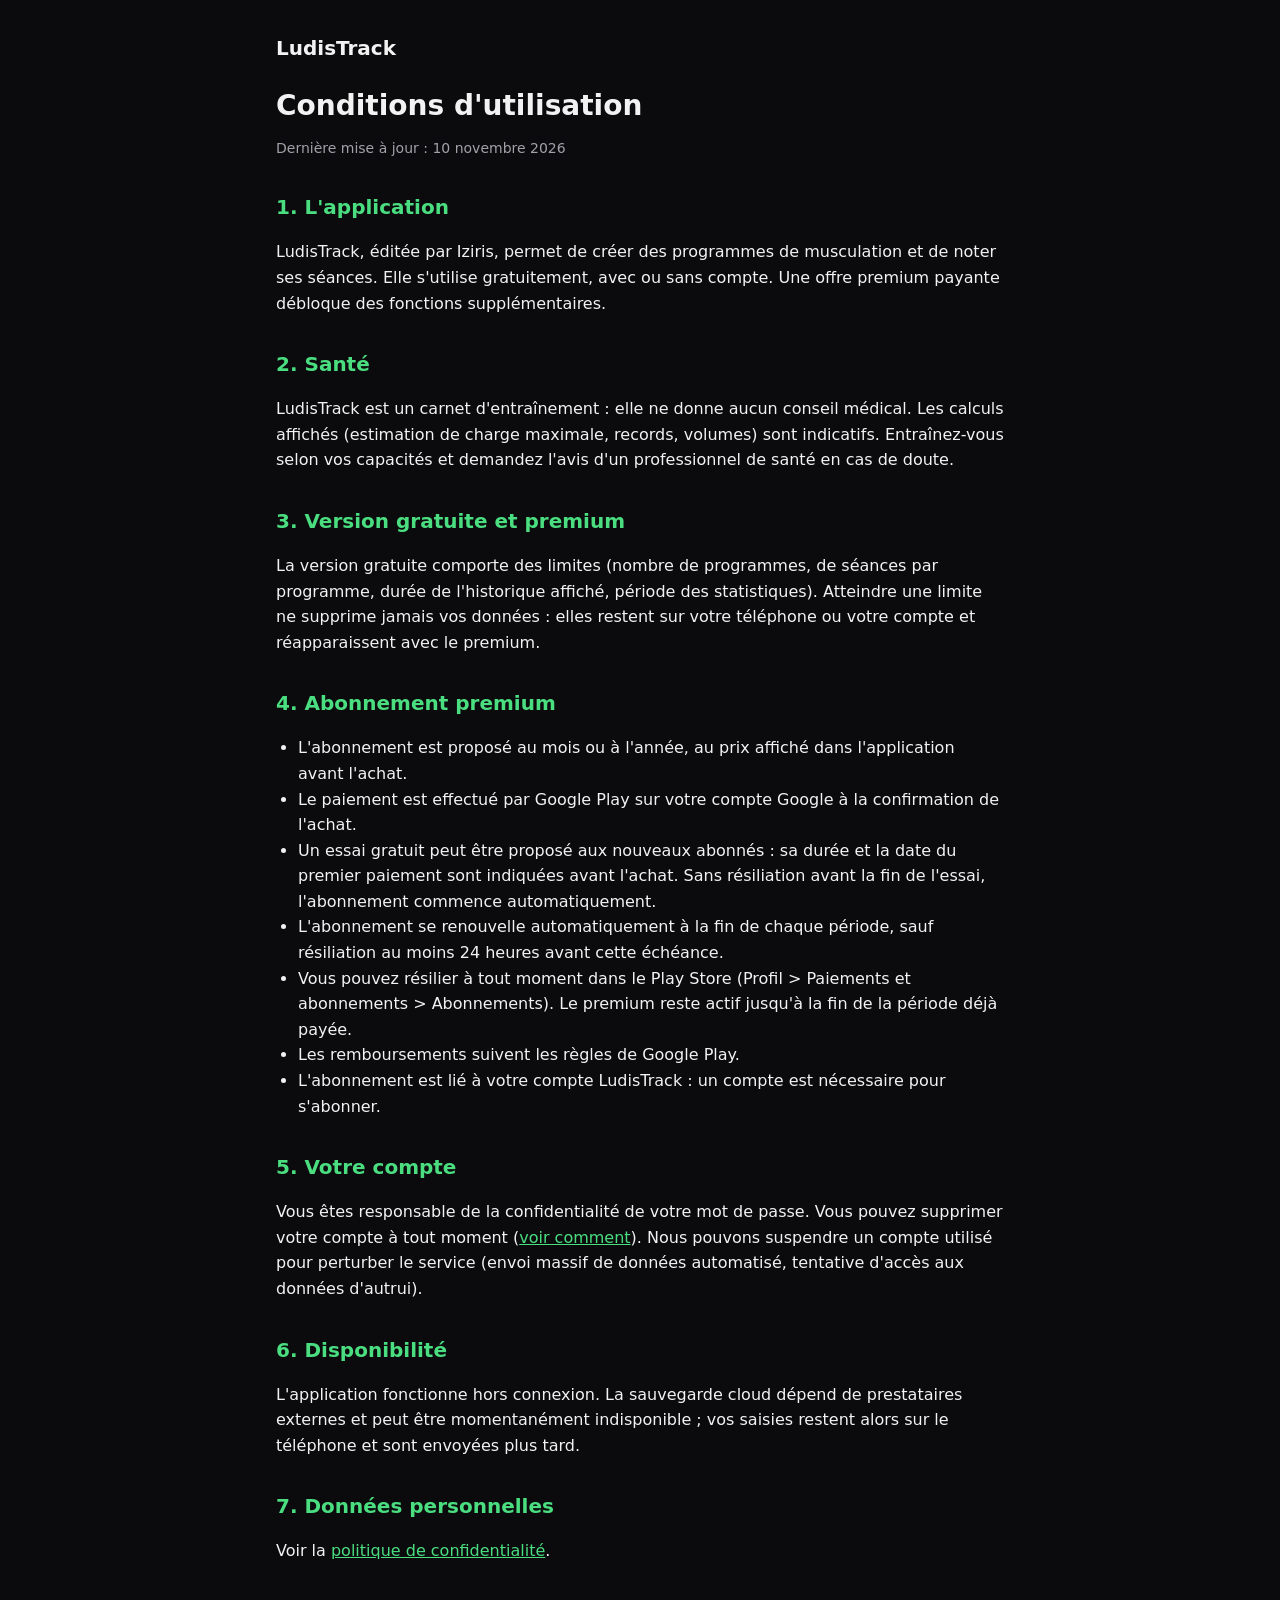
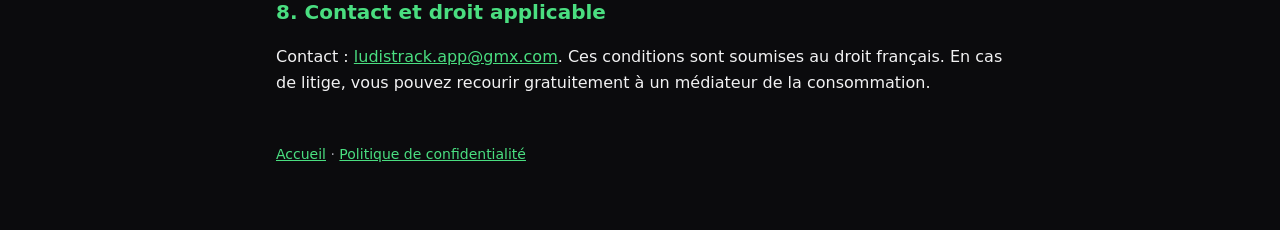
==== conditions.html @ 79003e02 "Pages légales LudisTrack : confidentialité, conditions, suppression de compte" ====
<!doctype html>
<html lang="fr">
<head>
  <meta charset="utf-8">
  <meta name="viewport" content="width=device-width, initial-scale=1">
  <title>Conditions d'utilisation – LudisTrack</title>
  <link rel="stylesheet" href="style.css">
</head>
<body>
<main>
  <header><a href="index.html">LudisTrack</a></header>
  <h1>Conditions d'utilisation</h1>
  <p class="muted">Dernière mise à jour : 10 novembre 2026</p>

  <h2>1. L'application</h2>
  <p>LudisTrack, éditée par Iziris, permet de créer des programmes de musculation et de noter ses
    séances. Elle s'utilise gratuitement, avec ou sans compte. Une offre premium payante débloque des fonctions
    supplémentaires.</p>

  <h2>2. Santé</h2>
  <p>LudisTrack est un carnet d'entraînement : elle ne donne aucun conseil médical. Les calculs affichés
    (estimation de charge maximale, records, volumes) sont indicatifs. Entraînez-vous selon vos capacités et
    demandez l'avis d'un professionnel de santé en cas de doute.</p>

  <h2>3. Version gratuite et premium</h2>
  <p>La version gratuite comporte des limites (nombre de programmes, de séances par programme, durée de l'historique
    affiché, période des statistiques). Atteindre une limite ne supprime jamais vos données : elles restent sur
    votre téléphone ou votre compte et réapparaissent avec le premium.</p>

  <h2>4. Abonnement premium</h2>
  <ul>
    <li>L'abonnement est proposé au mois ou à l'année, au prix affiché dans l'application avant l'achat.</li>
    <li>Le paiement est effectué par Google Play sur votre compte Google à la confirmation de l'achat.</li>
    <li>Un essai gratuit peut être proposé aux nouveaux abonnés : sa durée et la date du premier paiement sont
      indiquées avant l'achat. Sans résiliation avant la fin de l'essai, l'abonnement commence automatiquement.</li>
    <li>L'abonnement se renouvelle automatiquement à la fin de chaque période, sauf résiliation au moins 24 heures
      avant cette échéance.</li>
    <li>Vous pouvez résilier à tout moment dans le Play Store (Profil &gt; Paiements et abonnements &gt;
      Abonnements). Le premium reste actif jusqu'à la fin de la période déjà payée.</li>
    <li>Les remboursements suivent les règles de Google Play.</li>
    <li>L'abonnement est lié à votre compte LudisTrack : un compte est nécessaire pour s'abonner.</li>
  </ul>

  <h2>5. Votre compte</h2>
  <p>Vous êtes responsable de la confidentialité de votre mot de passe. Vous pouvez supprimer votre compte à tout
    moment (<a href="suppression-compte.html">voir comment</a>). Nous pouvons suspendre un compte utilisé pour
    perturber le service (envoi massif de données automatisé, tentative d'accès aux données d'autrui).</p>

  <h2>6. Disponibilité</h2>
  <p>L'application fonctionne hors connexion. La sauvegarde cloud dépend de prestataires externes et peut être
    momentanément indisponible ; vos saisies restent alors sur le téléphone et sont envoyées plus tard.</p>

  <h2>7. Données personnelles</h2>
  <p>Voir la <a href="confidentialite.html">politique de confidentialité</a>.</p>

  <h2>8. Contact et droit applicable</h2>
  <p>Contact : <a href="mailto:ludistrack.app@gmx.com">ludistrack.app@gmx.com</a>. Ces conditions sont soumises au droit
    français. En cas de litige, vous pouvez recourir gratuitement à un médiateur de la consommation.</p>

  <footer><a href="index.html">Accueil</a> · <a href="confidentialite.html">Politique de confidentialité</a></footer>
</main>
</body>
</html>
---- style.css ----
/* Pages légales de LudisTrack (site statique, hébergé à part de l'app). Couleurs reprises du thème de l'app. */
:root {
  --bg: #0b0b0d;
  --surface: #141518;
  --text: #f2f2f3;
  --muted: #a1a1aa;
  --accent: #4ade80;
  --border: #26272b;
}
* { box-sizing: border-box; }
body {
  margin: 0;
  background: var(--bg);
  color: var(--text);
  font: 16px/1.6 system-ui, -apple-system, "Segoe UI", Roboto, sans-serif;
}
main { max-width: 760px; margin: 0 auto; padding: 32px 16px 64px; }
header { display: flex; align-items: center; gap: 12px; margin-bottom: 8px; }
header a { color: var(--text); text-decoration: none; font-weight: 700; font-size: 20px; }
h1 { font-size: 28px; line-height: 1.25; margin: 24px 0 4px; }
h2 { font-size: 20px; margin: 32px 0 8px; color: var(--accent); }
h3 { font-size: 17px; margin: 20px 0 4px; }
p, li { color: var(--text); }
.muted { color: var(--muted); font-size: 14px; }
a { color: var(--accent); }
ul, ol { padding-left: 22px; }
table { width: 100%; border-collapse: collapse; margin: 12px 0; font-size: 15px; }
th, td { text-align: left; vertical-align: top; padding: 8px; border-bottom: 1px solid var(--border); }
th { color: var(--muted); font-weight: 600; }
.card { background: var(--surface); border: 1px solid var(--border); border-radius: 12px; padding: 16px; margin: 16px 0; }
nav.links a { display: block; padding: 14px 16px; margin: 10px 0; background: var(--surface);
  border: 1px solid var(--border); border-radius: 12px; color: var(--text); text-decoration: none; }
nav.links a:hover { border-color: var(--accent); }
footer { margin-top: 48px; color: var(--muted); font-size: 14px; }
@media (max-width: 520px) { table, thead, tbody, tr, th, td { font-size: 14px; } }
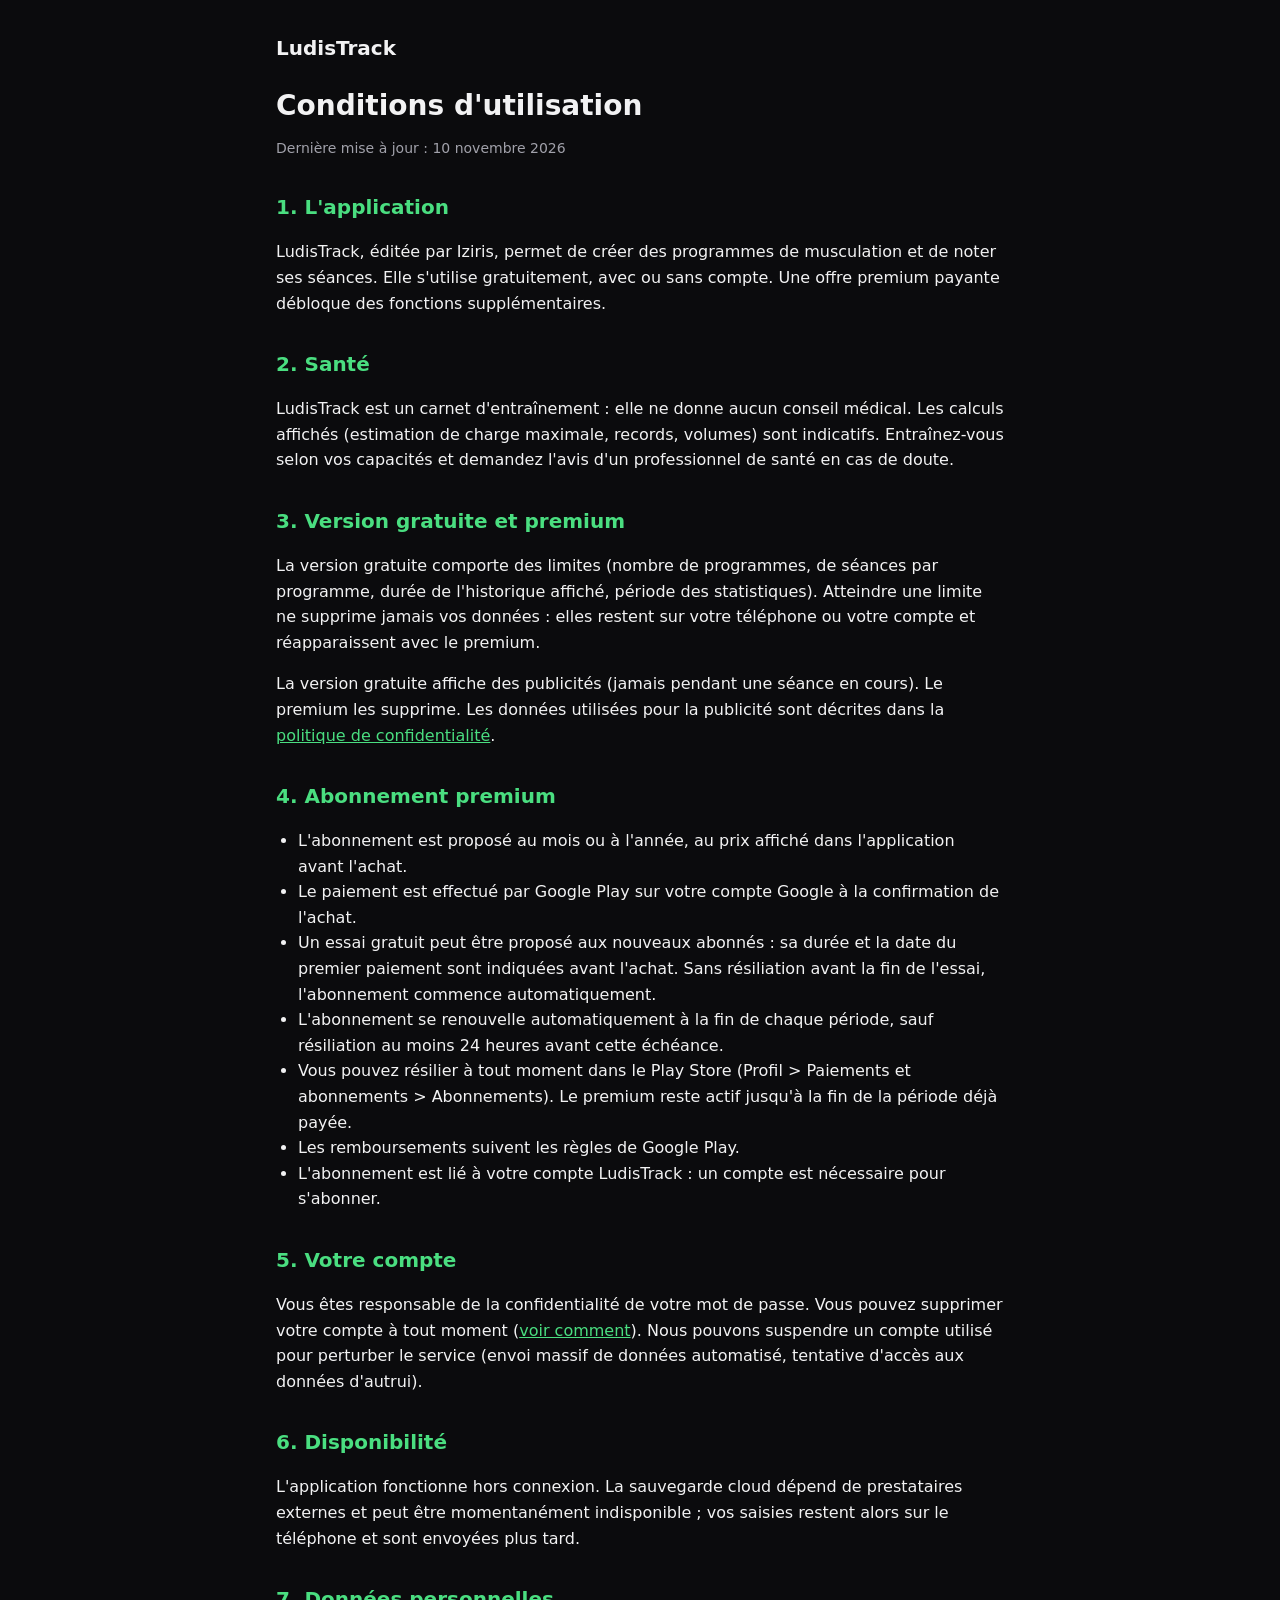
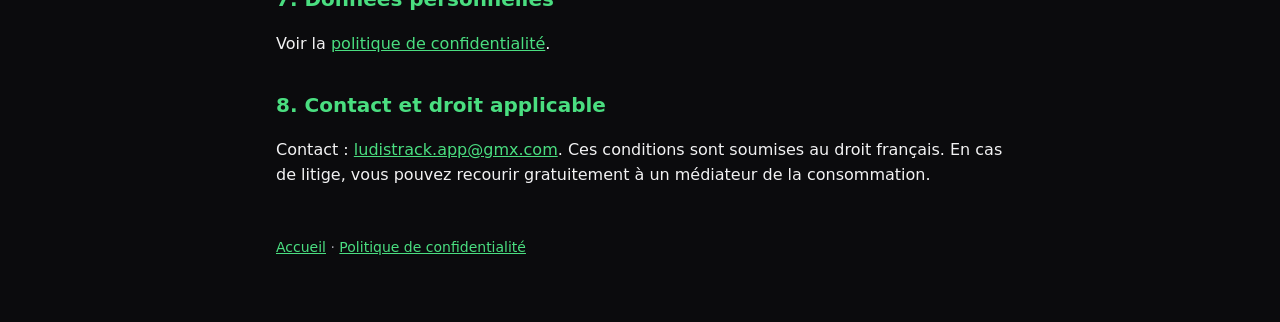
==== commit 054f13e9: "Publicités de la version gratuite (Google AdMob) décrites dans la confidentialité et les conditions" ====
--- a/conditions.html
+++ b/conditions.html
@@ -26,6 +26,9 @@
   <p>La version gratuite comporte des limites (nombre de programmes, de séances par programme, durée de l'historique
     affiché, période des statistiques). Atteindre une limite ne supprime jamais vos données : elles restent sur
     votre téléphone ou votre compte et réapparaissent avec le premium.</p>
+  <p>La version gratuite affiche des publicités (jamais pendant une séance en cours). Le premium les supprime.
+    Les données utilisées pour la publicité sont décrites dans la <a href="confidentialite.html">politique de
+    confidentialité</a>.</p>
 
   <h2>4. Abonnement premium</h2>
   <ul>
